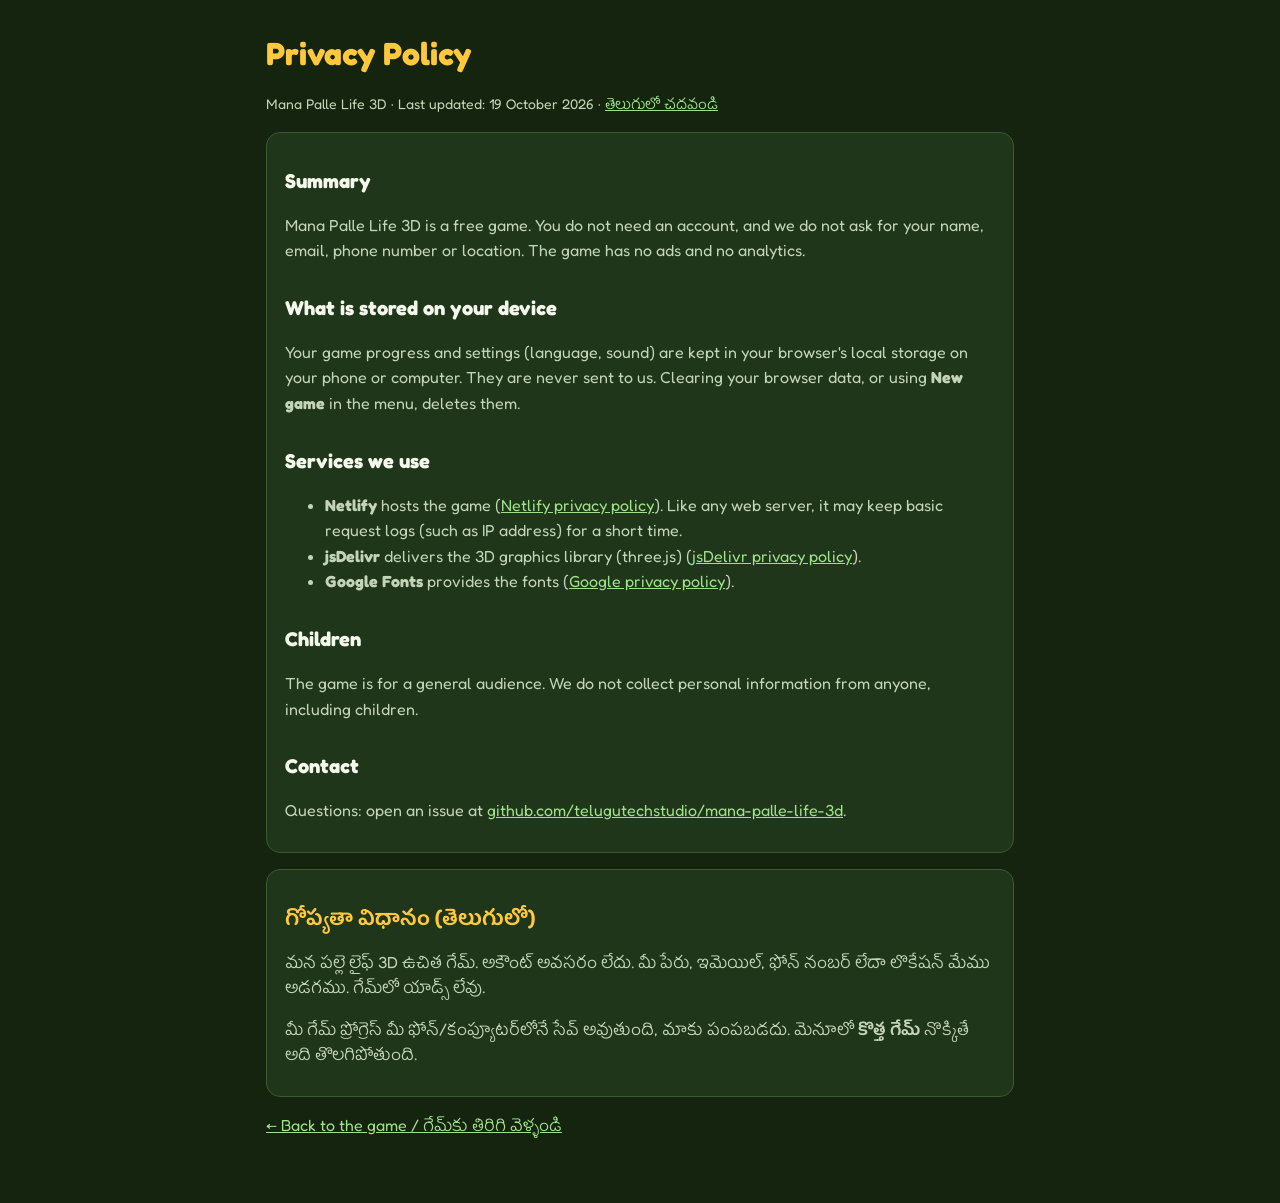
==== privacy.html @ 544871ec "Make the game installable and ready to host Add app icons, a web manifest, an offline service worker" ====
<!doctype html>
<html lang="en">
<head>
  <meta charset="utf-8">
  <meta name="viewport" content="width=device-width, initial-scale=1">
  <title>Privacy Policy – Mana Palle Life 3D</title>
  <meta name="description" content="Privacy policy for the Mana Palle Life 3D game: what data the game stores and why.">
  <link rel="icon" type="image/png" href="icons/icon-192.png">
  <link rel="preconnect" href="https://fonts.googleapis.com">
  <link rel="preconnect" href="https://fonts.gstatic.com" crossorigin>
  <link href="https://fonts.googleapis.com/css2?family=Baloo+Tammudu+2:wght@400;600&family=Fredoka:wght@400;600&display=swap" rel="stylesheet">
  <style>
    :root { --bg: #14240f; --card: #20361a; --border: #3a5a30; --text: #f4f8ec; --muted: #c4d4b8; --gold: #ffc83d; --link: #9fe08a; }
    * { box-sizing: border-box; }
    body { margin: 0; background: var(--bg); color: var(--text); font-family: 'Fredoka', 'Baloo Tammudu 2', system-ui, sans-serif; line-height: 1.6; }
    main { max-width: 780px; margin: 0 auto; padding: 28px 16px 48px; }
    h1 { color: var(--gold); margin: 0 0 4px; }
    h2 { margin: 28px 0 6px; font-size: 20px; }
    p, li { color: var(--muted); }
    section { background: var(--card); border: 1px solid var(--border); border-radius: 14px; padding: 4px 18px 12px; margin-top: 16px; }
    a { color: var(--link); }
    .te h2 { color: var(--gold); }
    .updated { font-size: 14px; }
  </style>
</head>
<body>
<main>
  <h1>Privacy Policy</h1>
  <p class="updated">Mana Palle Life 3D · Last updated: 19 October 2026 · <a href="#telugu">తెలుగులో చదవండి</a></p>

  <section>
    <h2>Summary</h2>
    <p>Mana Palle Life 3D is a free game. You do not need an account, and we do not ask for your name, email, phone number or location. The game has no ads and no analytics.</p>

    <h2>What is stored on your device</h2>
    <p>Your game progress and settings (language, sound) are kept in your browser's local storage on your phone or computer. They are never sent to us. Clearing your browser data, or using <b>New game</b> in the menu, deletes them.</p>

    <h2>Services we use</h2>
    <ul>
      <li><b>Netlify</b> hosts the game (<a href="https://www.netlify.com/privacy/" rel="noopener">Netlify privacy policy</a>). Like any web server, it may keep basic request logs (such as IP address) for a short time.</li>
      <li><b>jsDelivr</b> delivers the 3D graphics library (three.js) (<a href="https://www.jsdelivr.com/terms/privacy-policy-jsdelivr-net" rel="noopener">jsDelivr privacy policy</a>).</li>
      <li><b>Google Fonts</b> provides the fonts (<a href="https://policies.google.com/privacy" rel="noopener">Google privacy policy</a>).</li>
    </ul>

    <h2>Children</h2>
    <p>The game is for a general audience. We do not collect personal information from anyone, including children.</p>

    <h2>Contact</h2>
    <p>Questions: open an issue at <a href="https://github.com/telugutechstudio/mana-palle-life-3d/issues" rel="noopener">github.com/telugutechstudio/mana-palle-life-3d</a>.</p>
  </section>

  <section class="te" id="telugu" lang="te">
    <h2>గోప్యతా విధానం (తెలుగులో)</h2>
    <p>మన పల్లె లైఫ్ 3D ఉచిత గేమ్. అకౌంట్ అవసరం లేదు. మీ పేరు, ఇమెయిల్, ఫోన్ నంబర్ లేదా లొకేషన్ మేము అడగము. గేమ్‌లో యాడ్స్ లేవు.</p>
    <p>మీ గేమ్ ప్రోగ్రెస్ మీ ఫోన్/కంప్యూటర్‌లోనే సేవ్ అవుతుంది, మాకు పంపబడదు. మెనూలో <b>కొత్త గేమ్</b> నొక్కితే అది తొలగిపోతుంది.</p>
  </section>
  <p><a href="/">← Back to the game / గేమ్‌కు తిరిగి వెళ్ళండి</a></p>
</main>
</body>
</html>
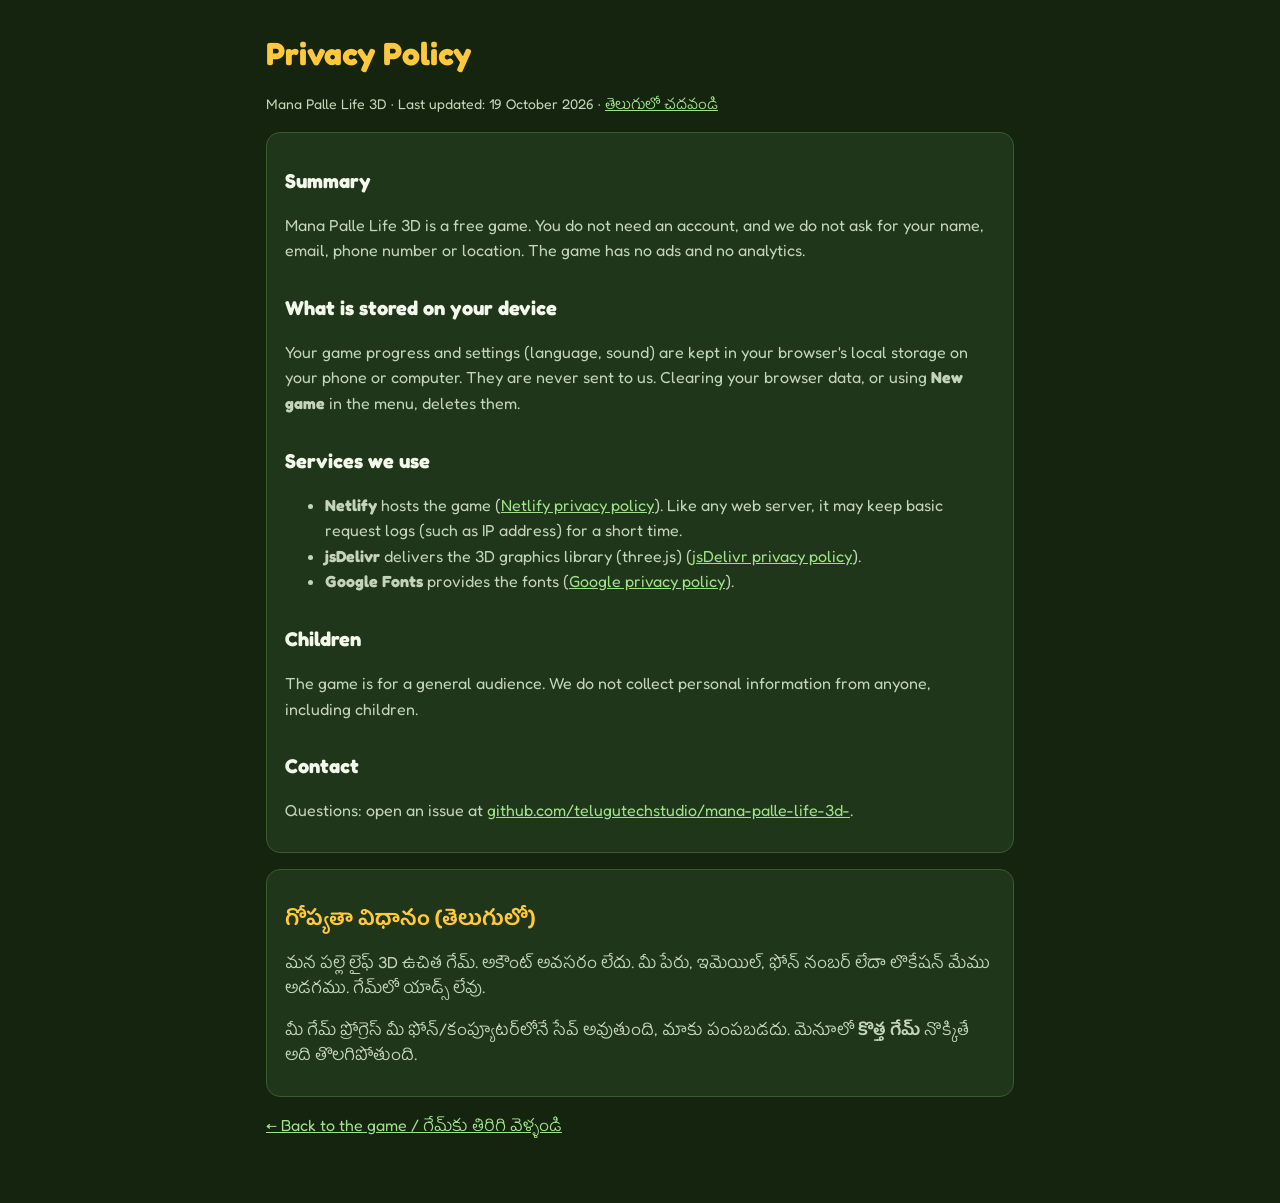
==== commit 7e52787d: "Point the privacy page at the real repo name Co-Authored-By: Claude Opus 5.5 <noreply@anthropic.com>" ====
--- a/privacy.html
+++ b/privacy.html
@@ -46,7 +46,7 @@
     <p>The game is for a general audience. We do not collect personal information from anyone, including children.</p>
 
     <h2>Contact</h2>
-    <p>Questions: open an issue at <a href="https://github.com/telugutechstudio/mana-palle-life-3d/issues" rel="noopener">github.com/telugutechstudio/mana-palle-life-3d</a>.</p>
+    <p>Questions: open an issue at <a href="https://github.com/telugutechstudio/mana-palle-life-3d-/issues" rel="noopener">github.com/telugutechstudio/mana-palle-life-3d-</a>.</p>
   </section>
 
   <section class="te" id="telugu" lang="te">
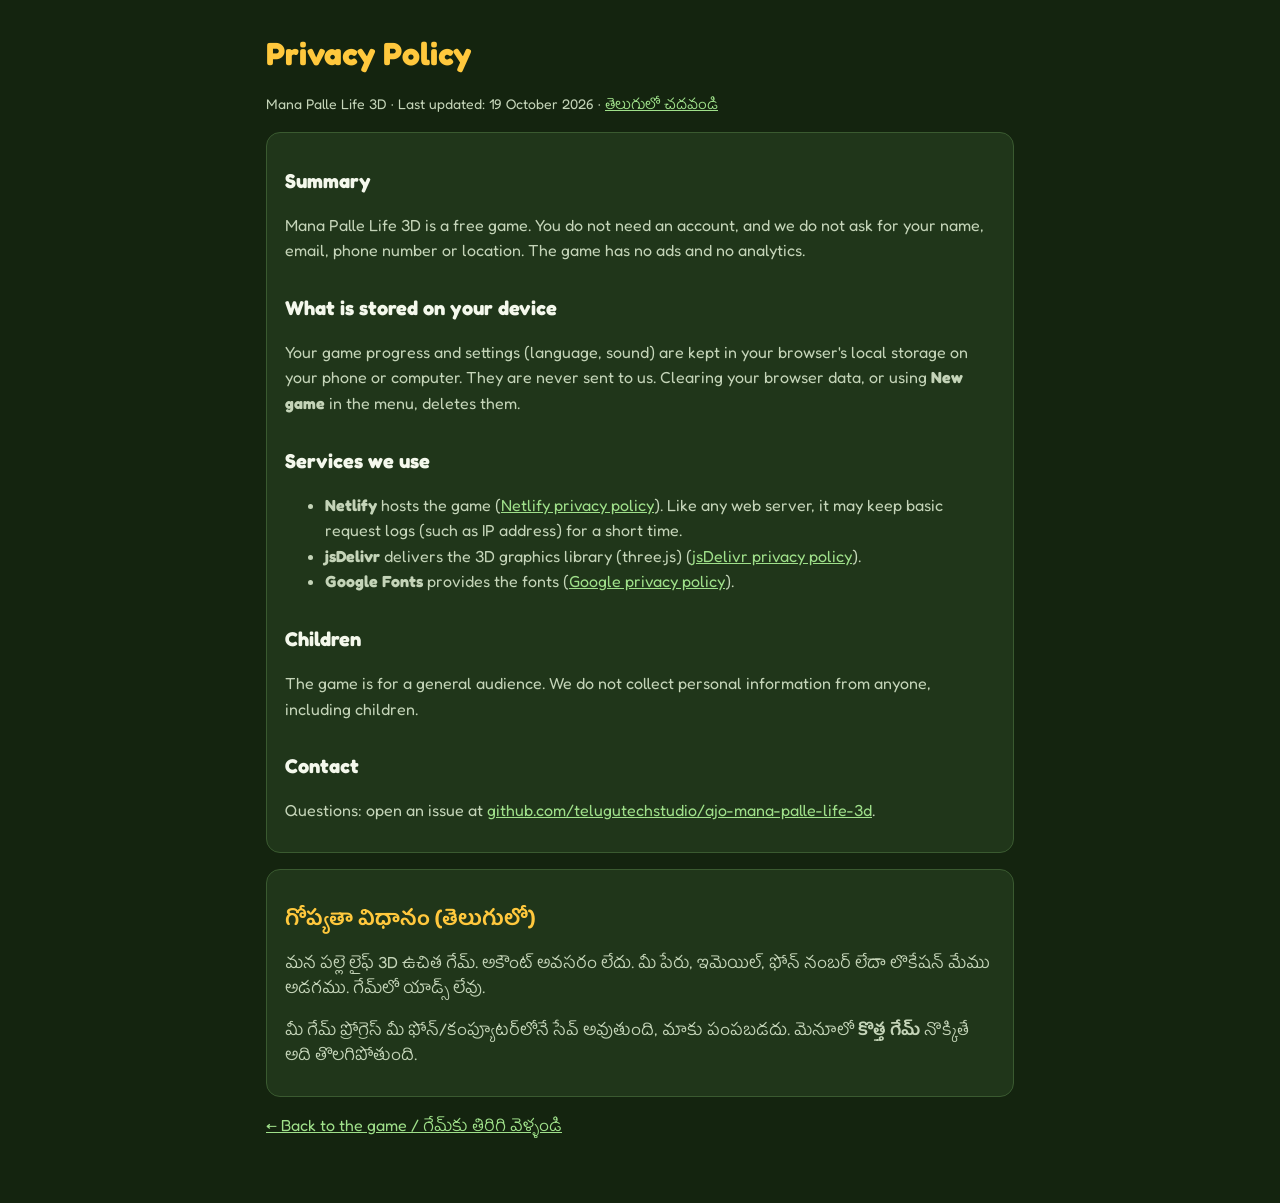
==== commit 416ffa68: "Point the privacy page at the renamed repo Co-Authored-By: Claude Opus 5.5 <noreply@anthropic.com>" ====
--- a/privacy.html
+++ b/privacy.html
@@ -46,7 +46,7 @@
     <p>The game is for a general audience. We do not collect personal information from anyone, including children.</p>
 
     <h2>Contact</h2>
-    <p>Questions: open an issue at <a href="https://github.com/telugutechstudio/mana-palle-life-3d-/issues" rel="noopener">github.com/telugutechstudio/mana-palle-life-3d-</a>.</p>
+    <p>Questions: open an issue at <a href="https://github.com/telugutechstudio/ajo-mana-palle-life-3d/issues" rel="noopener">github.com/telugutechstudio/ajo-mana-palle-life-3d</a>.</p>
   </section>
 
   <section class="te" id="telugu" lang="te">
